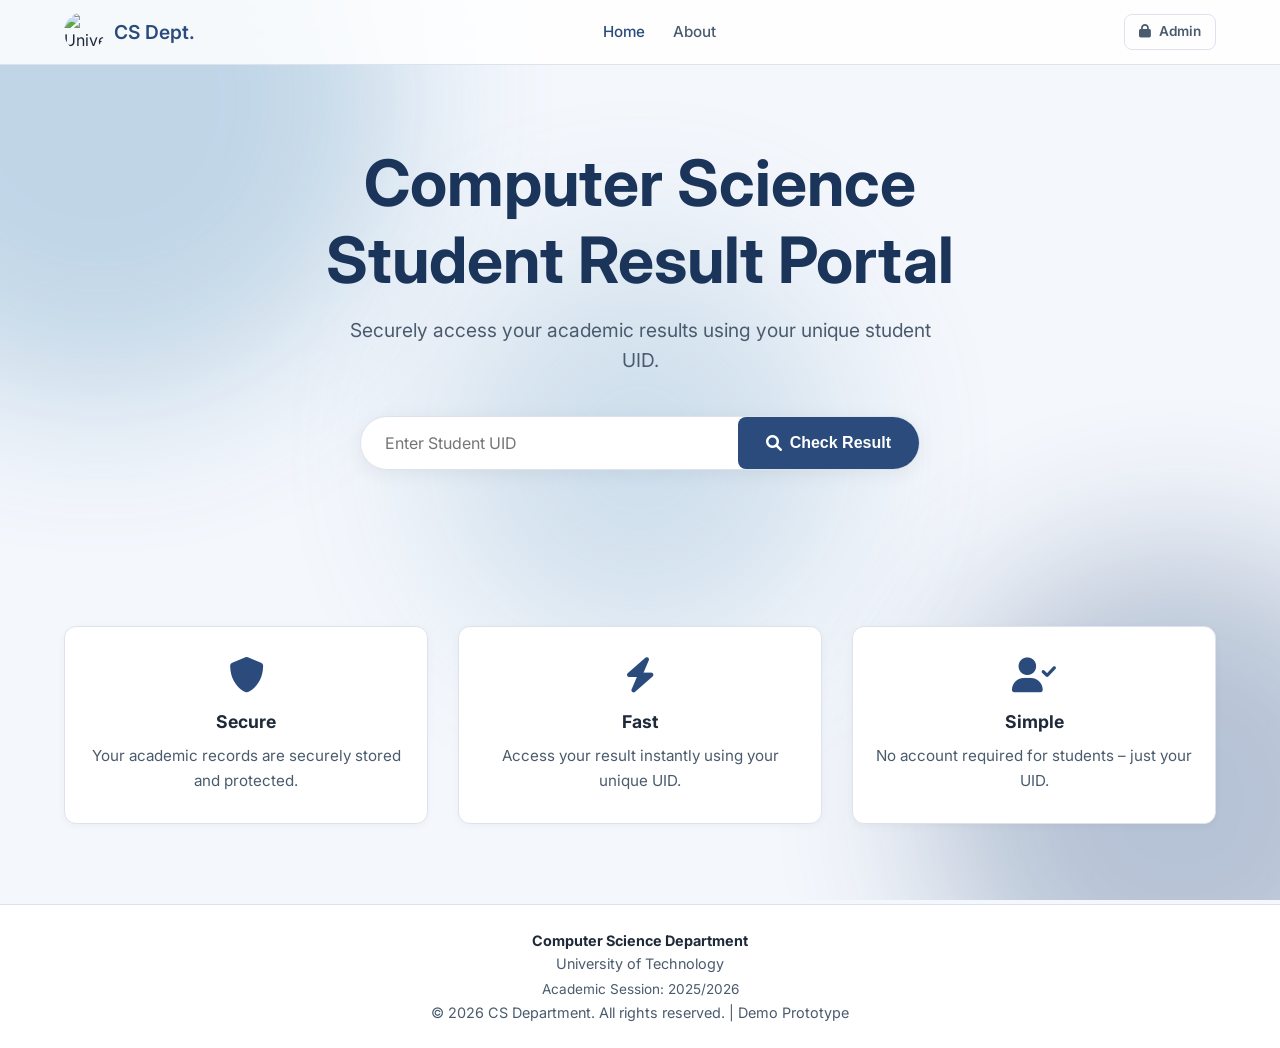
==== index.html @ d6ab710e "first commit" ====
<!DOCTYPE html>
<html lang="en">
<head>
    <meta charset="UTF-8" />
    <meta name="viewport" content="width=device-width, initial-scale=1.0" />
    <title>Computer Science Result Portal</title>
    <link href="https://fonts.googleapis.com/css2?family=Inter:ital,wght@0,300;0,400;0,500;0,600;0,700;1,400&display=swap" rel="stylesheet" />
    <link rel="stylesheet" href="https://cdnjs.cloudflare.com/ajax/libs/font-awesome/6.0.0-beta3/css/all.min.css" />
    <link rel="stylesheet" href="css/style.css" />
</head>
<body>
    <!-- Animated Background -->
    <div class="bg-animation">
        <div class="bg-blob blob1"></div>
        <div class="bg-blob blob2"></div>
        <div class="bg-blob blob3"></div>
    </div>

    <!-- Header -->
    <header class="main-header">
        <div class="container header-container">
            <div class="logo">
                <img src="assets/images/logo-placeholder.svg" alt="University Logo" width="40" height="40" />
                <span class="dept-name">CS Dept.</span>
            </div>
            <nav class="main-nav">
                <ul>
                    <li><a href="#" class="active">Home</a></li>
                    <li><a href="#about">About</a></li>
                </ul>
            </nav>
            <div class="header-actions">
                <a href="admin-login.html" class="btn-outline btn-sm"><i class="fas fa-lock"></i> Admin</a>
            </div>
        </div>
    </header>

    <!-- Hero -->
    <section class="hero">
        <div class="container">
            <div class="hero-content">
                <h1>Computer Science<br />Student Result Portal</h1>
                <p class="subtitle">Securely access your academic results using your unique student UID.</p>
                <div class="uid-form" id="uid-form">
                    <div class="input-group">
                        <input type="text" id="uid-input" placeholder="Enter Student UID" autocomplete="off" />
                        <button id="check-result-btn" class="btn-primary"><i class="fas fa-search"></i> Check Result</button>
                    </div>
                    <div id="uid-error" class="error-message"></div>
                </div>
            </div>
        </div>
    </section>

    <!-- Info Cards -->
    <section id="about" class="info-cards">
        <div class="container">
            <div class="card-grid">
                <div class="info-card">
                    <i class="fas fa-shield-alt"></i>
                    <h3>Secure</h3>
                    <p>Your academic records are securely stored and protected.</p>
                </div>
                <div class="info-card">
                    <i class="fas fa-bolt"></i>
                    <h3>Fast</h3>
                    <p>Access your result instantly using your unique UID.</p>
                </div>
                <div class="info-card">
                    <i class="fas fa-user-check"></i>
                    <h3>Simple</h3>
                    <p>No account required for students – just your UID.</p>
                </div>
            </div>
        </div>
    </section>

    <!-- Footer -->
    <footer class="main-footer">
        <div class="container">
            <div class="footer-content">
                <div class="footer-brand">
                    <h4>Computer Science Department</h4>
                    <p>University of Technology</p>
                    <p class="academic-session">Academic Session: 2025/2026</p>
                </div>
                <div class="footer-copy">
                    &copy; 2026 CS Department. All rights reserved. | Demo Prototype
                </div>
            </div>
        </div>
    </footer>

    <!-- JavaScript -->
    <script src="https://cdn.jsdelivr.net/npm/@supabase/supabase-js@2"></script>
    <script src="js/mock-supabase.js"></script>
    <script src="js/supabase.js"></script>
    <script src="js/utils.js"></script>
    <script src="js/student.js"></script>
</body>
</html>
---- css/style.css ----
/* ===== CSS Variables ===== */
:root {
    --primary: #2a4b7c;
    --primary-light: #3b6ca8;
    --primary-dark: #1a345a;
    --accent: #4a8bb7;
    --bg-body: #f4f7fc;
    --bg-card: #ffffff;
    --bg-light: #eef2f7;
    --text-primary: #1e2a3a;
    --text-secondary: #4b5b6e;
    --text-muted: #7a8a9e;
    --border-color: #dce3ed;
    --shadow-sm: 0 2px 8px rgba(0,0,0,0.04);
    --shadow-md: 0 4px 20px rgba(0,0,0,0.06);
    --shadow-lg: 0 10px 40px rgba(0,0,0,0.08);
    --radius: 12px;
    --radius-sm: 8px;
    --transition: all 0.25s ease;
    --font: 'Inter', -apple-system, BlinkMacSystemFont, sans-serif;
}

/* Reset & Base */
* { margin: 0; padding: 0; box-sizing: border-box; }
body {
    font-family: var(--font);
    background: var(--bg-body);
    color: var(--text-primary);
    line-height: 1.6;
    min-height: 100vh;
    position: relative;
}

.container { max-width: 1200px; margin: 0 auto; padding: 0 24px; }

/* ===== Animated Background ===== */
.bg-animation {
    position: fixed;
    top: 0; left: 0;
    width: 100vw; height: 100vh;
    z-index: -1;
    overflow: hidden;
    pointer-events: none;
}
.bg-blob {
    position: absolute;
    border-radius: 50%;
    filter: blur(80px);
    opacity: 0.3;
    animation: float 20s infinite alternate ease-in-out;
}
.blob1 { width: 600px; height: 600px; background: #4a8bb7; top: -200px; left: -200px; }
.blob2 { width: 500px; height: 500px; background: #2a4b7c; bottom: -150px; right: -150px; animation-delay: -5s; }
.blob3 { width: 400px; height: 400px; background: #7ba9c9; top: 50%; left: 50%; transform: translate(-50%, -50%); animation-delay: -10s; }
@keyframes float {
    0% { transform: translate(0, 0) scale(1); }
    100% { transform: translate(40px, -30px) scale(1.1); }
}

/* ===== Header ===== */
.main-header {
    background: rgba(255,255,255,0.85);
    backdrop-filter: blur(12px);
    border-bottom: 1px solid var(--border-color);
    padding: 12px 0;
    position: sticky;
    top: 0;
    z-index: 100;
}
.header-container {
    display: flex;
    align-items: center;
    justify-content: space-between;
}
.logo {
    display: flex;
    align-items: center;
    gap: 10px;
}
.logo img { border-radius: 50%; }
.dept-name { font-weight: 600; font-size: 1.2rem; color: var(--primary); }
.main-nav ul {
    list-style: none;
    display: flex;
    gap: 28px;
}
.main-nav a {
    text-decoration: none;
    color: var(--text-secondary);
    font-weight: 500;
    transition: var(--transition);
    font-size: 0.95rem;
}
.main-nav a:hover, .main-nav a.active { color: var(--primary); }
.header-actions { display: flex; gap: 12px; align-items: center; }

/* Buttons */
.btn-primary, .btn-outline, .btn-sm, .btn-block {
    display: inline-flex;
    align-items: center;
    justify-content: center;
    gap: 8px;
    padding: 10px 24px;
    border-radius: var(--radius-sm);
    font-weight: 600;
    font-size: 0.95rem;
    border: none;
    cursor: pointer;
    transition: var(--transition);
    text-decoration: none;
}
.btn-primary {
    background: var(--primary);
    color: #fff;
}
.btn-primary:hover { background: var(--primary-light); transform: translateY(-1px); box-shadow: 0 4px 12px rgba(42,75,124,0.25); }
.btn-outline {
    background: transparent;
    border: 1.5px solid var(--border-color);
    color: var(--text-secondary);
}
.btn-outline:hover { border-color: var(--primary); color: var(--primary); }
.btn-sm { padding: 6px 14px; font-size: 0.85rem; }
.btn-block { width: 100%; }

/* Hero */
.hero {
    padding: 80px 0 60px;
    text-align: center;
}
.hero h1 {
    font-size: clamp(2.2rem, 6vw, 4rem);
    font-weight: 700;
    line-height: 1.2;
    color: var(--primary-dark);
    margin-bottom: 16px;
}
.hero .subtitle {
    font-size: 1.2rem;
    color: var(--text-secondary);
    max-width: 600px;
    margin: 0 auto 40px;
}
.uid-form {
    max-width: 560px;
    margin: 0 auto;
}
.input-group {
    display: flex;
    background: #fff;
    border-radius: 50px;
    box-shadow: var(--shadow-md);
    overflow: hidden;
    border: 1px solid var(--border-color);
    transition: var(--transition);
}
.input-group:focus-within { border-color: var(--primary); box-shadow: 0 4px 16px rgba(42,75,124,0.12); }
.input-group input {
    flex: 1;
    padding: 16px 24px;
    border: none;
    outline: none;
    font-size: 1rem;
    font-family: var(--font);
    background: transparent;
}
.input-group button {
    padding: 16px 28px;
    background: var(--primary);
    color: #fff;
    border: none;
    font-weight: 600;
    cursor: pointer;
    transition: var(--transition);
    font-size: 1rem;
}
.input-group button:hover { background: var(--primary-light); }
.error-message {
    color: #d1453b;
    font-size: 0.9rem;
    margin-top: 12px;
    min-height: 24px;
}

/* Info Cards */
.info-cards {
    padding: 60px 0 80px;
}
.card-grid {
    display: grid;
    grid-template-columns: repeat(auto-fit, minmax(220px, 1fr));
    gap: 30px;
}
.info-card {
    background: var(--bg-card);
    padding: 30px 20px;
    border-radius: var(--radius);
    text-align: center;
    box-shadow: var(--shadow-sm);
    border: 1px solid var(--border-color);
    transition: var(--transition);
}
.info-card:hover { transform: translateY(-4px); box-shadow: var(--shadow-md); }
.info-card i { font-size: 2.2rem; color: var(--primary); margin-bottom: 16px; }
.info-card h3 { font-size: 1.1rem; margin-bottom: 8px; }
.info-card p { color: var(--text-secondary); font-size: 0.95rem; }

/* Footer */
.main-footer {
    background: #fff;
    border-top: 1px solid var(--border-color);
    padding: 24px 0;
    text-align: center;
    color: var(--text-secondary);
    font-size: 0.9rem;
}
.footer-brand h4 { color: var(--text-primary); }
.academic-session { margin-top: 4px; font-size: 0.85rem; }

/* ===== Result Section ===== */
.result-section {
    padding: 40px 0 60px;
}
.result-card {
    background: #fff;
    border-radius: var(--radius);
    box-shadow: var(--shadow-md);
    padding: 32px;
    border: 1px solid var(--border-color);
    animation: fadeUp 0.4s ease;
}
@keyframes fadeUp {
    from { opacity: 0; transform: translateY(20px); }
    to { opacity: 1; transform: translateY(0); }
}
.student-info {
    display: flex;
    flex-wrap: wrap;
    gap: 20px 40px;
    padding-bottom: 20px;
    border-bottom: 2px solid var(--bg-light);
    margin-bottom: 24px;
}
.student-info .name { font-size: 1.6rem; font-weight: 600; }
.student-info .detail { color: var(--text-secondary); }
.student-info .detail strong { color: var(--text-primary); }

.result-history {
    margin-bottom: 28px;
}
.history-toggle {
    display: flex;
    gap: 12px;
    align-items: center;
    margin-bottom: 16px;
}
.history-toggle .toggle-btn {
    padding: 6px 18px;
    border-radius: 30px;
    border: 1px solid var(--border-color);
    background: transparent;
    cursor: pointer;
    font-weight: 500;
    transition: var(--transition);
}
.history-toggle .toggle-btn.active {
    background: var(--primary);
    color: #fff;
    border-color: var(--primary);
}
.history-chips {
    display: flex;
    flex-wrap: wrap;
    gap: 12px;
}
.history-chip {
    padding: 8px 20px;
    border-radius: 30px;
    border: 1px solid var(--border-color);
    background: #f8fafc;
    cursor: pointer;
    transition: var(--transition);
    font-size: 0.9rem;
}
.history-chip.active {
    background: var(--primary);
    color: #fff;
    border-color: var(--primary);
}
.history-chip:hover:not(.active) { background: var(--bg-light); }

.semester-block {
    margin: 28px 0;
}
.semester-title {
    font-weight: 600;
    font-size: 1.2rem;
    color: var(--primary-dark);
    margin-bottom: 12px;
}
.result-table-wrap {
    overflow-x: auto;
}
.result-table {
    width: 100%;
    border-collapse: collapse;
    font-size: 0.95rem;
}
.result-table th {
    background: var(--bg-light);
    padding: 10px 12px;
    text-align: left;
    font-weight: 600;
    color: var(--text-secondary);
    border-bottom: 2px solid var(--border-color);
}
.result-table td {
    padding: 10px 12px;
    border-bottom: 1px solid var(--border-color);
}
.result-table tr:last-child td { border-bottom: none; }

.gpa-summary {
    display: flex;
    gap: 40px;
    flex-wrap: wrap;
    margin-top: 24px;
    padding-top: 20px;
    border-top: 2px solid var(--bg-light);
}
.gpa-item {
    font-size: 1.1rem;
}
.gpa-item strong { font-weight: 700; color: var(--primary); }

.print-btn {
    margin-top: 24px;
}

/* ===== Responsive ===== */
@media (max-width: 768px) {
    .header-container { flex-wrap: wrap; gap: 12px; }
    .main-nav ul { gap: 16px; }
    .hero { padding: 50px 0 30px; }
    .input-group { flex-direction: column; border-radius: var(--radius); }
    .input-group input { border-radius: var(--radius) var(--radius) 0 0; }
    .input-group button { border-radius: 0 0 var(--radius) var(--radius); }
    .info-card { padding: 24px 16px; }
    .student-info .name { font-size: 1.3rem; }
    .result-card { padding: 20px; }
    .gpa-summary { flex-direction: column; gap: 12px; }
}
@media (max-width: 480px) {
    .main-nav ul { gap: 10px; font-size: 0.9rem; }
    .logo .dept-name { font-size: 1rem; }
    .hero h1 { font-size: 1.8rem; }
}
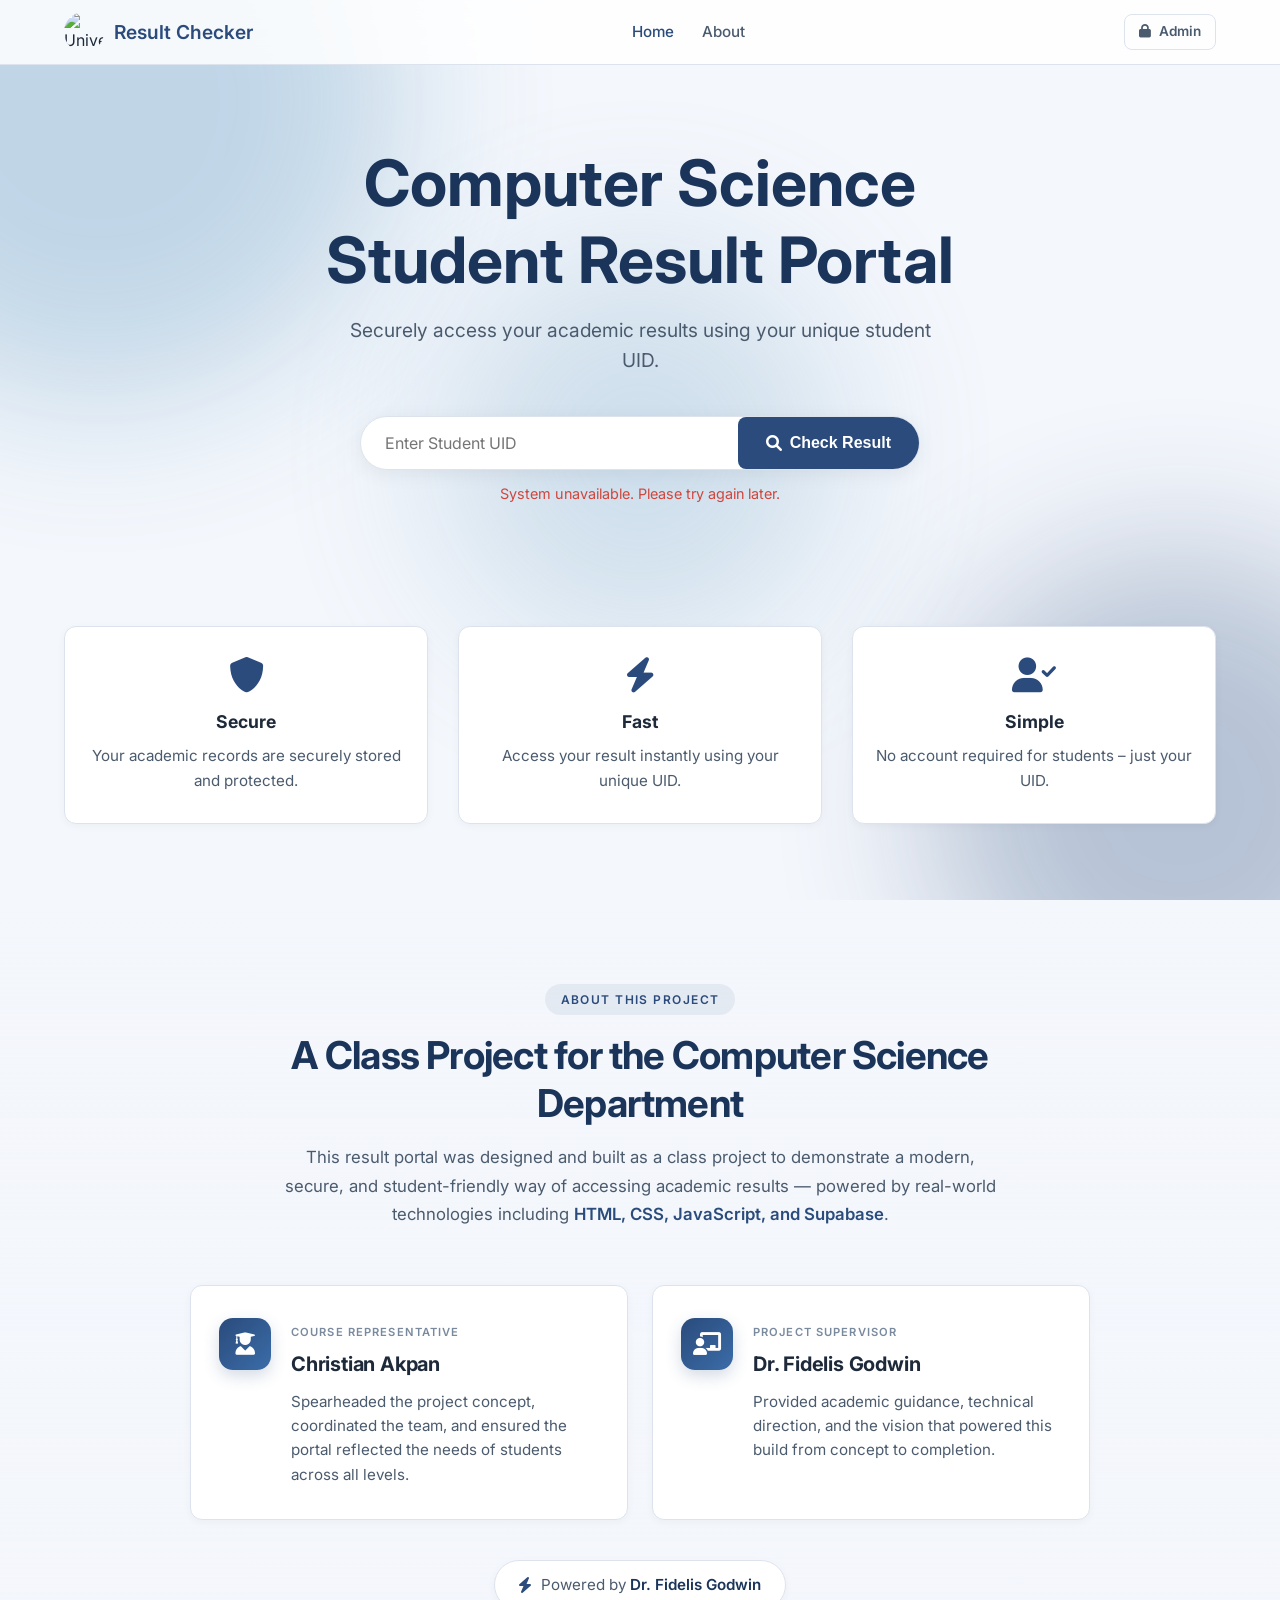
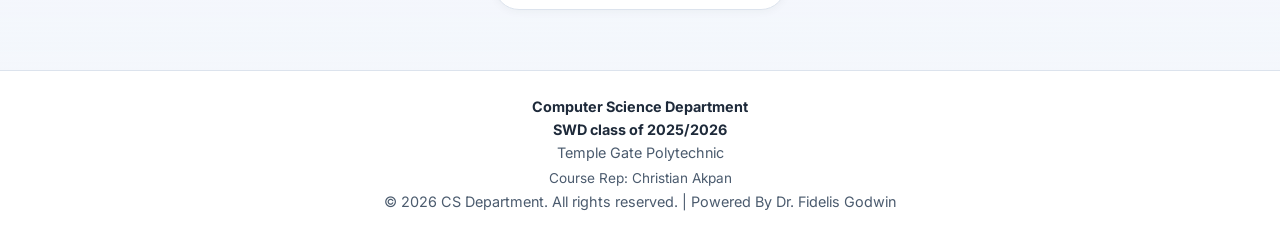
==== commit 950200c1: "second commit" ====
--- a/index.html
+++ b/index.html
@@ -21,7 +21,7 @@
         <div class="container header-container">
             <div class="logo">
                 <img src="assets/images/logo-placeholder.svg" alt="University Logo" width="40" height="40" />
-                <span class="dept-name">CS Dept.</span>
+                <span class="dept-name">Result Checker</span>
             </div>
             <nav class="main-nav">
                 <ul>
@@ -52,40 +52,98 @@
         </div>
     </section>
 
-    <!-- Info Cards -->
-    <section id="about" class="info-cards">
-        <div class="container">
-            <div class="card-grid">
-                <div class="info-card">
-                    <i class="fas fa-shield-alt"></i>
-                    <h3>Secure</h3>
-                    <p>Your academic records are securely stored and protected.</p>
+   <!-- Info Cards -->
+<section class="info-cards">
+    <div class="container">
+        <div class="card-grid">
+            <div class="info-card">
+                <i class="fas fa-shield-alt"></i>
+                <h3>Secure</h3>
+                <p>Your academic records are securely stored and protected.</p>
+            </div>
+            <div class="info-card">
+                <i class="fas fa-bolt"></i>
+                <h3>Fast</h3>
+                <p>Access your result instantly using your unique UID.</p>
+            </div>
+            <div class="info-card">
+                <i class="fas fa-user-check"></i>
+                <h3>Simple</h3>
+                <p>No account required for students – just your UID.</p>
+            </div>
+        </div>
+    </div>
+</section>
+
+<!-- About / Credits Section -->
+<section id="about" class="about-section">
+    <div class="container">
+        <div class="about-header">
+            <span class="about-eyebrow">About This Project</span>
+            <h2>A Class Project for the Computer Science Department</h2>
+            <p class="about-lead">
+                This result portal was designed and built as a class project to
+                demonstrate a modern, secure, and student-friendly way of
+                accessing academic results — powered by real-world technologies
+                including <strong>HTML, CSS, JavaScript, and Supabase</strong>.
+            </p>
+        </div>
+
+        <div class="about-grid">
+            <!-- Course Rep Card -->
+            <div class="about-card">
+                <div class="about-card-icon">
+                    <i class="fas fa-user-graduate"></i>
                 </div>
-                <div class="info-card">
-                    <i class="fas fa-bolt"></i>
-                    <h3>Fast</h3>
-                    <p>Access your result instantly using your unique UID.</p>
+                <div class="about-card-body">
+                    <span class="about-role">Course Representative</span>
+                    <h3>Christian Akpan</h3>
+                    <p>
+                        Spearheaded the project concept, coordinated the team,
+                        and ensured the portal reflected the needs of students
+                        across all levels.
+                    </p>
                 </div>
-                <div class="info-card">
-                    <i class="fas fa-user-check"></i>
-                    <h3>Simple</h3>
-                    <p>No account required for students – just your UID.</p>
+            </div>
+
+            <!-- Supervisor Card -->
+            <div class="about-card">
+                <div class="about-card-icon">
+                    <i class="fas fa-chalkboard-teacher"></i>
+                </div>
+                <div class="about-card-body">
+                    <span class="about-role">Project Supervisor</span>
+                    <h3>Dr. Fidelis Godwin</h3>
+                    <p>
+                        Provided academic guidance, technical direction, and
+                        the vision that powered this build from concept to
+                        completion.
+                    </p>
                 </div>
             </div>
         </div>
-    </section>
+
+        <!-- Powered-by badge -->
+        <div class="about-powered">
+            <i class="fas fa-bolt"></i>
+            <span>Powered by <strong>Dr. Fidelis Godwin</strong></span>
+        </div>
+    </div>
+</section>
 
     <!-- Footer -->
     <footer class="main-footer">
         <div class="container">
             <div class="footer-content">
                 <div class="footer-brand">
-                    <h4>Computer Science Department</h4>
-                    <p>University of Technology</p>
-                    <p class="academic-session">Academic Session: 2025/2026</p>
+                    <h4>Computer Science Department
+                        <br>SWD class of 2025/2026
+                    </h4>
+                    <p>Temple Gate Polytechnic</p>
+                    <p class="academic-session">Course Rep: Christian Akpan</p>
                 </div>
                 <div class="footer-copy">
-                    &copy; 2026 CS Department. All rights reserved. | Demo Prototype
+                    &copy; 2026 CS Department. All rights reserved. | Powered By Dr. Fidelis Godwin
                 </div>
             </div>
         </div>
@@ -93,7 +151,7 @@
 
     <!-- JavaScript -->
     <script src="https://cdn.jsdelivr.net/npm/@supabase/supabase-js@2"></script>
-    <script src="js/mock-supabase.js"></script>
+    <script src="js/config.js"></script>
     <script src="js/supabase.js"></script>
     <script src="js/utils.js"></script>
     <script src="js/student.js"></script>
--- a/css/style.css
+++ b/css/style.css
@@ -337,6 +337,218 @@
     margin-top: 24px;
 }
 
+/* ============================================
+   ABOUT / CREDITS SECTION
+   ============================================ */
+.about-section {
+    padding: 80px 0 60px;
+    background: linear-gradient(180deg, transparent 0%, rgba(244, 247, 252, 0.6) 100%);
+}
+
+.about-header {
+    text-align: center;
+    max-width: 720px;
+    margin: 0 auto 56px;
+}
+
+.about-eyebrow {
+    display: inline-block;
+    font-size: 0.75rem;
+    font-weight: 600;
+    letter-spacing: 0.12em;
+    text-transform: uppercase;
+    color: var(--primary);
+    background: rgba(42, 75, 124, 0.08);
+    padding: 6px 16px;
+    border-radius: 30px;
+    margin-bottom: 16px;
+}
+
+.about-header h2 {
+    font-size: clamp(1.6rem, 4vw, 2.4rem);
+    font-weight: 700;
+    line-height: 1.25;
+    color: var(--primary-dark);
+    margin-bottom: 16px;
+    letter-spacing: -0.02em;
+}
+
+.about-lead {
+    font-size: 1.05rem;
+    color: var(--text-secondary);
+    line-height: 1.7;
+}
+
+.about-lead strong {
+    color: var(--primary);
+    font-weight: 600;
+}
+
+/* ---------- Grid of Cards ---------- */
+.about-grid {
+    display: grid;
+    grid-template-columns: repeat(auto-fit, minmax(280px, 1fr));
+    gap: 24px;
+    max-width: 900px;
+    margin: 0 auto 40px;
+}
+
+.about-card {
+    background: #ffffff;
+    border: 1px solid var(--border-color);
+    border-radius: var(--radius);
+    padding: 32px 28px;
+    display: flex;
+    gap: 20px;
+    align-items: flex-start;
+    box-shadow: var(--shadow-sm);
+    transition: transform 0.25s ease, box-shadow 0.25s ease, border-color 0.25s ease;
+    position: relative;
+    overflow: hidden;
+}
+
+.about-card::before {
+    content: '';
+    position: absolute;
+    top: 0;
+    left: 0;
+    width: 4px;
+    height: 100%;
+    background: linear-gradient(180deg, var(--primary) 0%, var(--primary-light) 100%);
+    opacity: 0;
+    transition: opacity 0.25s ease;
+}
+
+.about-card:hover {
+    transform: translateY(-4px);
+    box-shadow: var(--shadow-md);
+    border-color: rgba(42, 75, 124, 0.2);
+}
+
+.about-card:hover::before {
+    opacity: 1;
+}
+
+.about-card-icon {
+    flex-shrink: 0;
+    width: 52px;
+    height: 52px;
+    border-radius: 14px;
+    background: linear-gradient(135deg, var(--primary) 0%, var(--primary-light) 100%);
+    color: #fff;
+    display: flex;
+    align-items: center;
+    justify-content: center;
+    font-size: 1.4rem;
+    box-shadow: 0 6px 16px rgba(42, 75, 124, 0.2);
+}
+
+.about-card-body {
+    flex: 1;
+}
+
+.about-role {
+    display: inline-block;
+    font-size: 0.7rem;
+    font-weight: 600;
+    letter-spacing: 0.1em;
+    text-transform: uppercase;
+    color: var(--text-muted);
+    margin-bottom: 6px;
+}
+
+.about-card-body h3 {
+    font-size: 1.25rem;
+    font-weight: 700;
+    color: var(--text-primary);
+    margin-bottom: 10px;
+    letter-spacing: -0.01em;
+}
+
+.about-card-body p {
+    font-size: 0.95rem;
+    color: var(--text-secondary);
+    line-height: 1.6;
+    margin: 0;
+}
+
+/* ---------- Powered-by Badge ---------- */
+.about-powered {
+    display: inline-flex;
+    align-items: center;
+    gap: 10px;
+    padding: 12px 24px;
+    background: #ffffff;
+    border: 1px solid var(--border-color);
+    border-radius: 30px;
+    font-size: 0.95rem;
+    color: var(--text-secondary);
+    box-shadow: var(--shadow-sm);
+    margin: 0 auto;
+    /* Center the badge */
+    display: flex;
+    width: fit-content;
+}
+
+.about-powered i {
+    color: var(--primary);
+    font-size: 1rem;
+}
+
+.about-powered strong {
+    color: var(--primary-dark);
+    font-weight: 600;
+}
+
+/* ============================================
+   RESPONSIVE
+   ============================================ */
+@media (max-width: 768px) {
+    .about-section {
+        padding: 60px 0 40px;
+    }
+
+    .about-header {
+        margin-bottom: 40px;
+    }
+
+    .about-card {
+        padding: 24px 22px;
+        flex-direction: column;
+        gap: 16px;
+    }
+
+    .about-card-icon {
+        width: 46px;
+        height: 46px;
+        font-size: 1.2rem;
+    }
+
+    .about-card-body h3 {
+        font-size: 1.1rem;
+    }
+
+    .about-powered {
+        font-size: 0.85rem;
+        padding: 10px 18px;
+    }
+}
+
+@media (max-width: 480px) {
+    .about-lead {
+        font-size: 0.98rem;
+    }
+
+    .about-card {
+        padding: 20px 18px;
+    }
+
+    .about-powered {
+        width: 100%;
+        justify-content: center;
+    }
+}
+
 /* ===== Responsive ===== */
 @media (max-width: 768px) {
     .header-container { flex-wrap: wrap; gap: 12px; }
